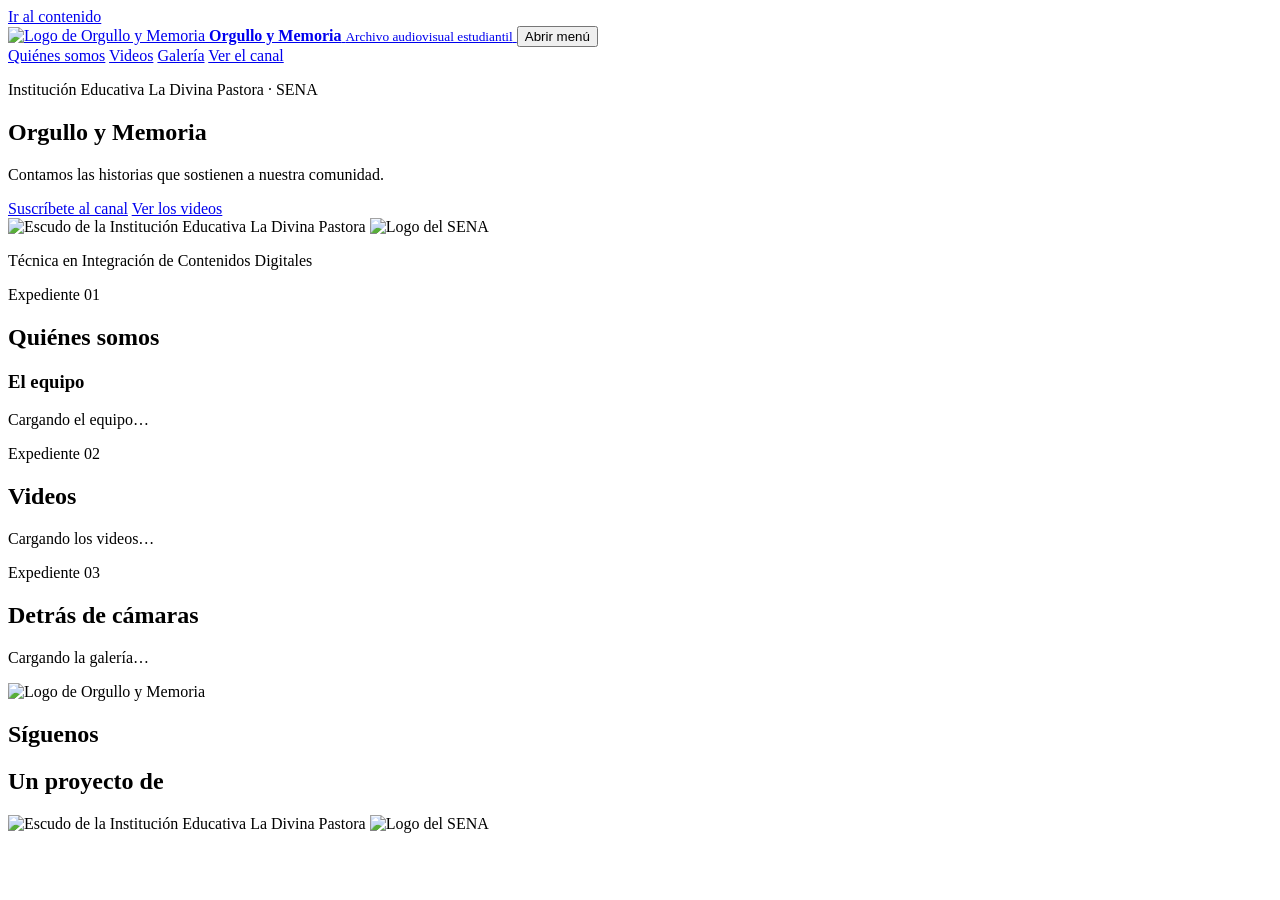
==== index.html @ 45c62fc3 "Add files via upload" ====
<!DOCTYPE html>
<html lang="es">
<head>
<meta charset="UTF-8">
<meta name="viewport" content="width=device-width, initial-scale=1">
<title>Orgullo y Memoria</title>
<meta name="description" content="Canal de YouTube Orgullo y Memoria. Proyecto de la Técnica en Integración de Contenidos Digitales, SENA — Institución Educativa La Divina Pastora.">
<link rel="preconnect" href="https://fonts.googleapis.com">
<link rel="preconnect" href="https://fonts.gstatic.com" crossorigin>
<link href="https://fonts.googleapis.com/css2?family=Archivo:wght@400;500;600;700&family=Archivo+Black&family=Source+Serif+4:opsz,wght@8..60,400;8..60,600&display=swap" rel="stylesheet">
<link rel="stylesheet" href="assets/css/estilos.css">
<link rel="icon" href="assets/img/logo-proyecto.svg" type="image/svg+xml">

<!-- Respaldos: solo se usan si el navegador no puede leer los .json
     (por ejemplo al abrir el index.html con doble clic). -->
<script src="secciones/configuracion/configuracion.respaldo.js"></script>
<script src="secciones/quienes-somos/quienes-somos.respaldo.js"></script>
<script src="secciones/videos/videos.respaldo.js"></script>
<script src="secciones/galeria/galeria.respaldo.js"></script>
</head>
<body>

<a class="salto-contenido" href="#contenido">Ir al contenido</a>

<header class="cabecera">
  <div class="cabecera__interior">
    <a class="marca" href="#inicio">
      <img class="marca__logo" src="assets/img/logo-proyecto.svg" alt="Logo de Orgullo y Memoria" id="logo-cabecera">
      <span class="marca__texto">
        <strong id="marca-nombre">Orgullo y Memoria</strong>
        <small id="marca-lema">Archivo audiovisual estudiantil</small>
      </span>
    </a>

    <button class="menu-boton" id="menu-boton" aria-expanded="false" aria-controls="menu">
      <span></span><span></span><span></span>
      <span class="visualmente-oculto">Abrir menú</span>
    </button>

    <nav class="menu" id="menu" aria-label="Secciones del sitio">
      <a href="#quienes-somos">Quiénes somos</a>
      <a href="#videos">Videos</a>
      <a href="#galeria">Galería</a>
      <a class="menu__cta" id="menu-canal" href="#" target="_blank" rel="noopener">Ver el canal</a>
    </nav>
  </div>
  <div class="tricolor" aria-hidden="true"></div>
</header>

<main id="contenido">

  <!-- ============ PORTADA ============ -->
  <section class="portada" id="inicio">
    <div class="portada__interior">
      <p class="etiqueta">Institución Educativa La Divina Pastora &middot; SENA</p>

      <h1 class="portada__titulo">
        <span class="portada__linea1">Orgullo</span>
        <span class="portada__conector">y</span>
        <span class="portada__linea2">Memoria</span>
      </h1>

      <div class="tricolor tricolor--ancho" aria-hidden="true"></div>

      <p class="portada__texto" id="portada-texto">
        Contamos las historias que sostienen a nuestra comunidad.
      </p>

      <div class="portada__acciones">
        <a class="boton boton--principal" id="portada-canal" href="#" target="_blank" rel="noopener">Suscríbete al canal</a>
        <a class="boton boton--secundario" href="#videos">Ver los videos</a>
      </div>

      <div class="portada__creditos">
        <img id="escudo-colegio" src="assets/img/escudo-colegio.svg" alt="Escudo de la Institución Educativa La Divina Pastora">
        <img id="logo-sena" src="assets/img/logo-sena.svg" alt="Logo del SENA">
        <p id="portada-ficha">Técnica en Integración de Contenidos Digitales</p>
      </div>
    </div>
  </section>

  <!-- ============ QUIÉNES SOMOS ============ -->
  <section class="seccion seccion--azul" id="quienes-somos">
    <div class="contenedor">
      <p class="etiqueta">Expediente 01</p>
      <h2 class="titulo-seccion">Quiénes somos</h2>
      <p class="entrada" id="quienes-intro"></p>

      <div class="proposito" id="proposito"></div>

      <h3 class="subtitulo">El equipo</h3>
      <div class="rejilla-equipo" id="rejilla-equipo">
        <p class="cargando">Cargando el equipo…</p>
      </div>
    </div>
  </section>

  <!-- ============ VIDEOS ============ -->
  <section class="seccion seccion--papel" id="videos">
    <div class="contenedor">
      <p class="etiqueta">Expediente 02</p>
      <h2 class="titulo-seccion">Videos</h2>
      <p class="entrada" id="videos-intro"></p>

      <div class="rejilla-videos" id="rejilla-videos">
        <p class="cargando">Cargando los videos…</p>
      </div>
    </div>
  </section>

  <!-- ============ GALERÍA ============ -->
  <section class="seccion seccion--noche" id="galeria">
    <div class="contenedor">
      <p class="etiqueta">Expediente 03</p>
      <h2 class="titulo-seccion">Detrás de cámaras</h2>
      <p class="entrada" id="galeria-intro"></p>

      <div class="rejilla-galeria" id="rejilla-galeria">
        <p class="cargando">Cargando la galería…</p>
      </div>
    </div>
  </section>

</main>

<!-- ============ PIE DE PÁGINA ============ -->
<footer class="pie">
  <div class="tricolor" aria-hidden="true"></div>
  <div class="contenedor pie__interior">

    <div class="pie__marca">
      <img id="logo-pie" src="assets/img/logo-proyecto.svg" alt="Logo de Orgullo y Memoria">
      <p id="pie-descripcion"></p>
    </div>

    <div class="pie__redes">
      <h2 class="pie__titulo">Síguenos</h2>
      <ul id="lista-redes" class="redes"></ul>
    </div>

    <div class="pie__institucional">
      <h2 class="pie__titulo">Un proyecto de</h2>
      <p id="pie-institucion"></p>
      <div class="pie__logos">
        <img id="escudo-colegio-pie" src="assets/img/escudo-colegio.svg" alt="Escudo de la Institución Educativa La Divina Pastora">
        <img id="logo-sena-pie" src="assets/img/logo-sena.svg" alt="Logo del SENA">
      </div>
    </div>

  </div>
  <p class="pie__legal" id="pie-legal"></p>
</footer>

<!-- Visor de fotos de la galería -->
<div class="visor" id="visor" role="dialog" aria-modal="true" aria-label="Foto ampliada" hidden>
  <button class="visor__cerrar" id="visor-cerrar" aria-label="Cerrar la foto">&times;</button>
  <button class="visor__flecha visor__flecha--previa" id="visor-previa" aria-label="Foto anterior">&#8249;</button>
  <figure class="visor__figura">
    <img id="visor-imagen" src="" alt="">
    <figcaption id="visor-pie"></figcaption>
  </figure>
  <button class="visor__flecha visor__flecha--siguiente" id="visor-siguiente" aria-label="Foto siguiente">&#8250;</button>
</div>

<script src="assets/js/app.js"></script>
</body>
</html>
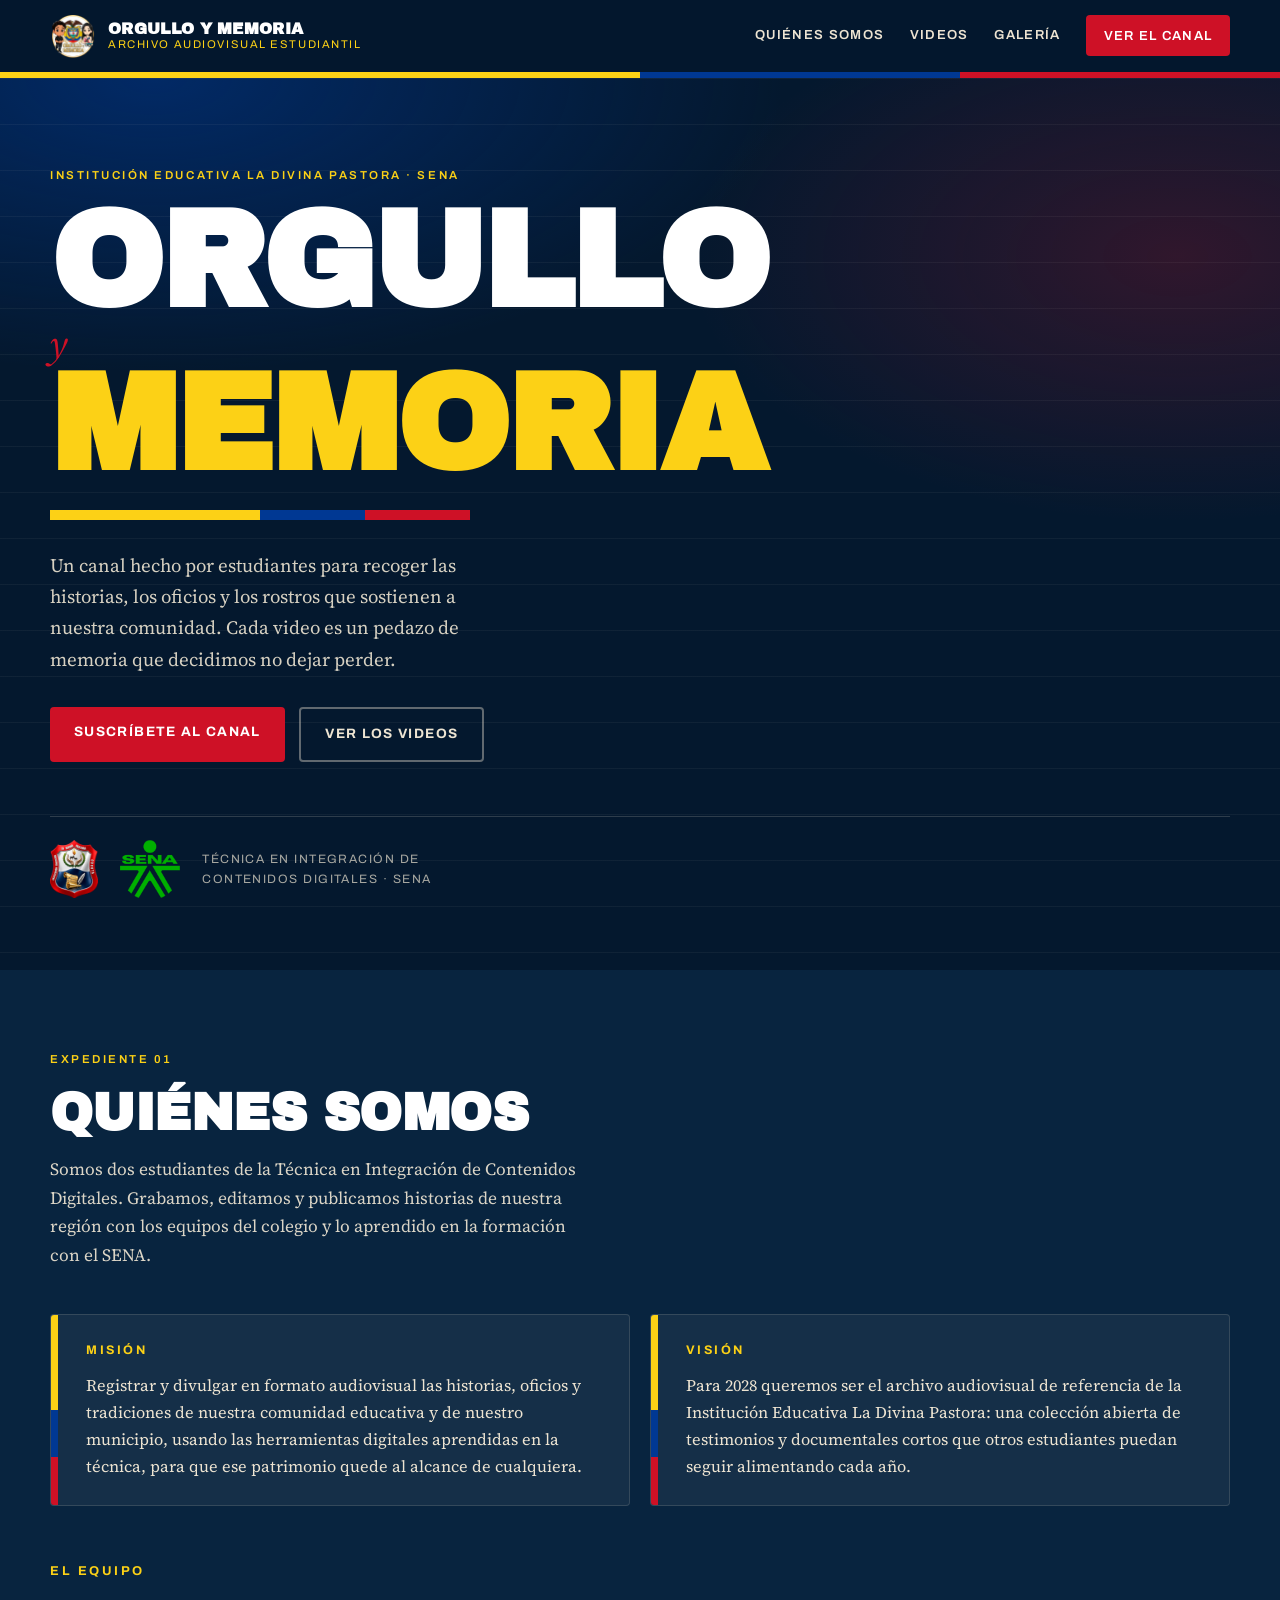
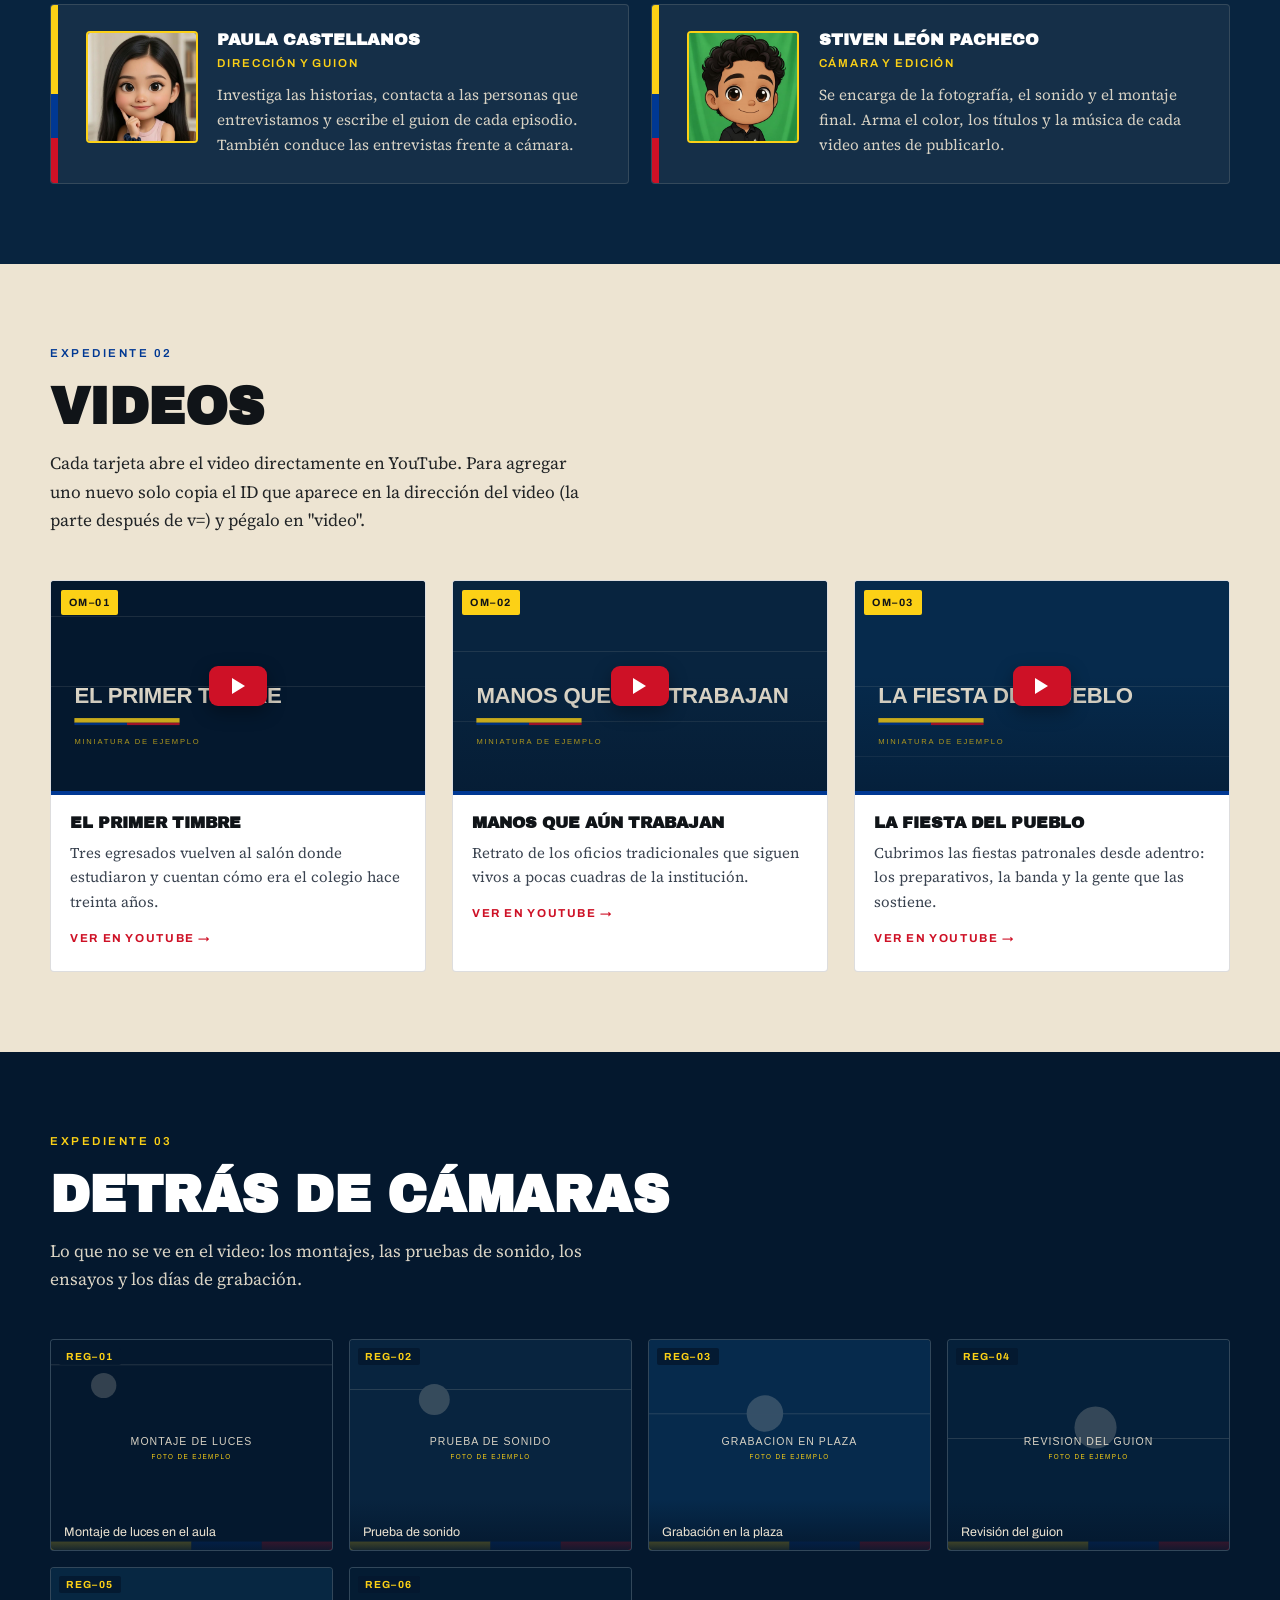
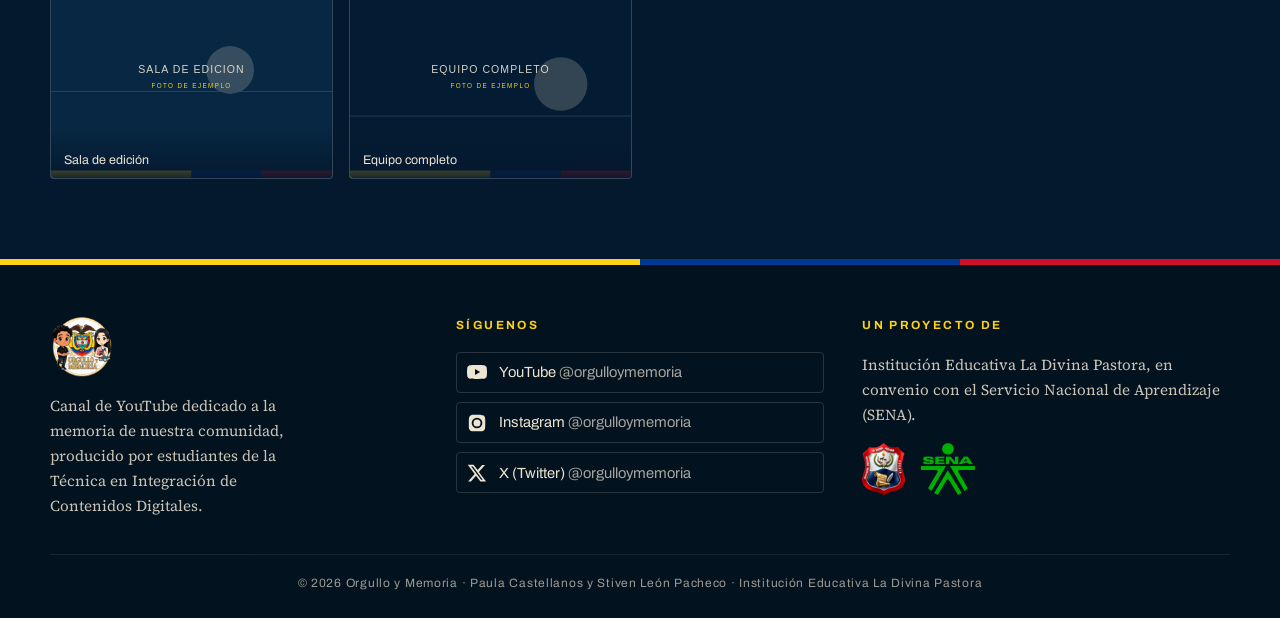
==== commit a2245c5b: "Agrega logos, escudo y fotos reales del equipo - Reemplaza los SVG de marcador por las imágenes real" ====
--- a/index.html
+++ b/index.html
@@ -9,7 +9,7 @@
 <link rel="preconnect" href="https://fonts.gstatic.com" crossorigin>
 <link href="https://fonts.googleapis.com/css2?family=Archivo:wght@400;500;600;700&family=Archivo+Black&family=Source+Serif+4:opsz,wght@8..60,400;8..60,600&display=swap" rel="stylesheet">
 <link rel="stylesheet" href="assets/css/estilos.css">
-<link rel="icon" href="assets/img/logo-proyecto.svg" type="image/svg+xml">
+<link rel="icon" href="assets/img/logo-proyecto.png" type="image/png">
 
 <!-- Respaldos: solo se usan si el navegador no puede leer los .json
      (por ejemplo al abrir el index.html con doble clic). -->
@@ -25,7 +25,7 @@
 <header class="cabecera">
   <div class="cabecera__interior">
     <a class="marca" href="#inicio">
-      <img class="marca__logo" src="assets/img/logo-proyecto.svg" alt="Logo de Orgullo y Memoria" id="logo-cabecera">
+      <img class="marca__logo" src="assets/img/logo-proyecto.png" alt="Logo de Orgullo y Memoria" id="logo-cabecera">
       <span class="marca__texto">
         <strong id="marca-nombre">Orgullo y Memoria</strong>
         <small id="marca-lema">Archivo audiovisual estudiantil</small>
@@ -72,8 +72,8 @@
       </div>
 
       <div class="portada__creditos">
-        <img id="escudo-colegio" src="assets/img/escudo-colegio.svg" alt="Escudo de la Institución Educativa La Divina Pastora">
-        <img id="logo-sena" src="assets/img/logo-sena.svg" alt="Logo del SENA">
+        <img id="escudo-colegio" src="assets/img/escudo-colegio.png" alt="Escudo de la Institución Educativa La Divina Pastora">
+        <img id="logo-sena" src="assets/img/logo-sena.png" alt="Logo del SENA">
         <p id="portada-ficha">Técnica en Integración de Contenidos Digitales</p>
       </div>
     </div>
@@ -129,7 +129,7 @@
   <div class="contenedor pie__interior">
 
     <div class="pie__marca">
-      <img id="logo-pie" src="assets/img/logo-proyecto.svg" alt="Logo de Orgullo y Memoria">
+      <img id="logo-pie" src="assets/img/logo-proyecto.png" alt="Logo de Orgullo y Memoria">
       <p id="pie-descripcion"></p>
     </div>
 
@@ -142,8 +142,8 @@
       <h2 class="pie__titulo">Un proyecto de</h2>
       <p id="pie-institucion"></p>
       <div class="pie__logos">
-        <img id="escudo-colegio-pie" src="assets/img/escudo-colegio.svg" alt="Escudo de la Institución Educativa La Divina Pastora">
-        <img id="logo-sena-pie" src="assets/img/logo-sena.svg" alt="Logo del SENA">
+        <img id="escudo-colegio-pie" src="assets/img/escudo-colegio.png" alt="Escudo de la Institución Educativa La Divina Pastora">
+        <img id="logo-sena-pie" src="assets/img/logo-sena.png" alt="Logo del SENA">
       </div>
     </div>
 
--- a/assets/css/estilos.css
+++ b/assets/css/estilos.css
@@ -0,0 +1,460 @@
+/* =========================================================
+   ORGULLO Y MEMORIA — hoja de estilos
+   Paleta tomada de la bandera de Colombia.
+   El "lomo tricolor" de las fichas respeta la proporción
+   real de la bandera: 1/2 amarillo, 1/4 azul, 1/4 rojo.
+   ========================================================= */
+
+:root{
+  --amarillo:#FCD116;
+  --azul:#003893;
+  --rojo:#CE1126;
+
+  --noche:#04182E;      /* azul llevado a fondo de archivo */
+  --noche-2:#08243F;
+  --papel:#EDE4D2;      /* papel de archivo */
+  --papel-2:#E3D8C0;
+  --tinta:#101418;
+  --blanco:#FFFFFF;
+
+  --display:'Archivo Black', system-ui, sans-serif;
+  --cuerpo:'Source Serif 4', Georgia, serif;
+  --util:'Archivo', system-ui, sans-serif;
+
+  --ancho:1180px;
+  --radio:4px;
+  --sombra:0 18px 40px rgba(4,24,46,.28);
+}
+
+*,*::before,*::after{box-sizing:border-box;}
+
+html{scroll-behavior:smooth;}
+
+body{
+  margin:0;
+  background:var(--noche);
+  color:var(--papel);
+  font-family:var(--cuerpo);
+  font-size:1.02rem;
+  line-height:1.65;
+  -webkit-font-smoothing:antialiased;
+}
+
+img{max-width:100%;display:block;}
+a{color:inherit;}
+
+:focus-visible{
+  outline:3px solid var(--amarillo);
+  outline-offset:3px;
+}
+
+.contenedor{
+  width:min(100% - 2.5rem, var(--ancho));
+  margin-inline:auto;
+}
+
+.visualmente-oculto{
+  position:absolute;width:1px;height:1px;overflow:hidden;
+  clip:rect(0 0 0 0);white-space:nowrap;
+}
+
+.salto-contenido{
+  position:absolute;left:-999px;top:0;z-index:100;
+  background:var(--amarillo);color:var(--tinta);
+  padding:.7rem 1.1rem;font-family:var(--util);font-weight:700;
+}
+.salto-contenido:focus{left:0;}
+
+/* ---------- Lomo tricolor (elemento firma) ---------- */
+.tricolor{
+  height:6px;
+  background:linear-gradient(to right,
+    var(--amarillo) 0 50%,
+    var(--azul) 50% 75%,
+    var(--rojo) 75% 100%);
+}
+.tricolor--ancho{
+  height:10px;
+  max-width:420px;
+  margin:1.6rem 0 1.9rem;
+}
+
+/* =========================================================
+   CABECERA
+   ========================================================= */
+.cabecera{
+  position:sticky;top:0;z-index:50;
+  background:rgba(4,24,46,.92);
+  backdrop-filter:blur(8px);
+}
+.cabecera__interior{
+  width:min(100% - 2.5rem, var(--ancho));
+  margin-inline:auto;
+  display:flex;align-items:center;justify-content:space-between;
+  gap:1rem;padding:.8rem 0;
+}
+.marca{display:flex;align-items:center;gap:.75rem;text-decoration:none;}
+.marca__logo{width:46px;height:46px;object-fit:contain;}
+.marca__texto{display:flex;flex-direction:column;line-height:1.15;}
+.marca__texto strong{
+  font-family:var(--display);font-size:.98rem;letter-spacing:.02em;
+  text-transform:uppercase;color:var(--blanco);
+}
+.marca__texto small{
+  font-family:var(--util);font-size:.7rem;letter-spacing:.14em;
+  text-transform:uppercase;color:var(--amarillo);
+}
+
+.menu{display:flex;align-items:center;gap:1.6rem;}
+.menu a{
+  font-family:var(--util);font-size:.82rem;font-weight:600;
+  letter-spacing:.1em;text-transform:uppercase;text-decoration:none;
+  color:var(--papel);padding:.35rem 0;border-bottom:2px solid transparent;
+}
+.menu a:hover{border-bottom-color:var(--amarillo);}
+.menu .menu__cta{
+  background:var(--rojo);color:var(--blanco);
+  padding:.6rem 1.1rem;border-bottom:none;border-radius:var(--radio);
+}
+.menu .menu__cta:hover{background:#a90d1e;border-bottom:none;}
+
+.menu-boton{
+  display:none;background:none;border:2px solid rgba(237,228,210,.35);
+  border-radius:var(--radio);padding:.55rem .6rem;cursor:pointer;
+}
+.menu-boton span:not(.visualmente-oculto){
+  display:block;width:22px;height:2px;background:var(--papel);margin:4px 0;
+}
+
+/* =========================================================
+   PORTADA
+   ========================================================= */
+.portada{
+  position:relative;
+  padding:5.5rem 0 4.5rem;
+  background:
+    radial-gradient(900px 420px at 12% 0%, rgba(0,56,147,.55), transparent 70%),
+    radial-gradient(700px 380px at 92% 20%, rgba(206,17,38,.22), transparent 70%),
+    var(--noche);
+  overflow:hidden;
+}
+.portada::after{
+  /* trama de archivo: líneas de contacto fotográfico */
+  content:"";position:absolute;inset:0;pointer-events:none;
+  background-image:repeating-linear-gradient(to bottom, rgba(237,228,210,.05) 0 1px, transparent 1px 46px);
+}
+.portada__interior{
+  position:relative;z-index:1;
+  width:min(100% - 2.5rem, var(--ancho));
+  margin-inline:auto;
+}
+
+.etiqueta{
+  font-family:var(--util);font-size:.72rem;font-weight:600;
+  letter-spacing:.22em;text-transform:uppercase;
+  color:var(--amarillo);margin:0 0 1.2rem;
+}
+
+.portada__titulo{
+  font-family:var(--display);
+  margin:0;
+  line-height:.86;
+  text-transform:uppercase;
+  color:var(--blanco);
+  font-size:clamp(3rem, 12vw, 8.5rem);
+  letter-spacing:-.02em;
+}
+.portada__linea1,.portada__linea2{display:block;}
+.portada__linea2{color:var(--amarillo);}
+.portada__conector{
+  display:block;font-family:var(--cuerpo);font-style:italic;
+  font-weight:400;text-transform:lowercase;
+  font-size:clamp(1.3rem,4vw,2.4rem);
+  color:var(--rojo);line-height:1;margin:.25rem 0;
+  letter-spacing:0;
+}
+
+.portada__texto{
+  max-width:46ch;font-size:1.18rem;color:rgba(237,228,210,.9);margin:0 0 2rem;
+}
+
+.portada__acciones{display:flex;flex-wrap:wrap;gap:.9rem;margin-bottom:3.4rem;}
+
+.boton{
+  display:inline-block;text-decoration:none;
+  font-family:var(--util);font-weight:700;font-size:.85rem;
+  letter-spacing:.1em;text-transform:uppercase;
+  padding:.9rem 1.5rem;border-radius:var(--radio);
+  transition:transform .18s ease, background .18s ease;
+}
+.boton:hover{transform:translateY(-2px);}
+.boton--principal{background:var(--rojo);color:var(--blanco);}
+.boton--principal:hover{background:#a90d1e;}
+.boton--secundario{
+  background:transparent;color:var(--papel);
+  border:2px solid rgba(237,228,210,.4);
+}
+.boton--secundario:hover{border-color:var(--amarillo);color:var(--amarillo);}
+
+.portada__creditos{
+  display:flex;align-items:center;gap:1.4rem;flex-wrap:wrap;
+  border-top:1px solid rgba(237,228,210,.18);padding-top:1.4rem;
+}
+.portada__creditos img{height:58px;width:auto;object-fit:contain;}
+.portada__creditos p{
+  font-family:var(--util);font-size:.76rem;letter-spacing:.12em;
+  text-transform:uppercase;color:rgba(237,228,210,.7);margin:0;max-width:34ch;
+}
+
+/* =========================================================
+   SECCIONES
+   ========================================================= */
+.seccion{padding:5rem 0;}
+.seccion--azul{background:var(--noche-2);}
+.seccion--noche{background:var(--noche);}
+.seccion--papel{background:var(--papel);color:var(--tinta);}
+.seccion--papel .etiqueta{color:var(--azul);}
+
+.titulo-seccion{
+  font-family:var(--display);text-transform:uppercase;
+  font-size:clamp(1.9rem,5vw,3.2rem);line-height:1;
+  margin:0 0 1rem;color:var(--blanco);letter-spacing:-.01em;
+}
+.seccion--papel .titulo-seccion{color:var(--tinta);}
+
+.entrada{max-width:60ch;font-size:1.08rem;margin:0 0 2.8rem;opacity:.92;}
+
+.subtitulo{
+  font-family:var(--util);font-size:.8rem;font-weight:700;
+  letter-spacing:.2em;text-transform:uppercase;
+  margin:3.4rem 0 1.4rem;color:var(--amarillo);
+}
+
+.cargando{
+  font-family:var(--util);font-size:.85rem;letter-spacing:.1em;
+  text-transform:uppercase;opacity:.6;
+}
+.aviso-error{
+  font-family:var(--util);font-size:.9rem;
+  border-left:4px solid var(--rojo);padding:.8rem 1rem;background:rgba(206,17,38,.12);
+}
+
+/* ---------- Ficha genérica con lomo tricolor ---------- */
+.ficha{
+  position:relative;
+  background:rgba(237,228,210,.06);
+  border:1px solid rgba(237,228,210,.14);
+  border-radius:var(--radio);
+  padding:1.6rem 1.6rem 1.6rem 2.2rem;
+  overflow:hidden;
+}
+.ficha::before{
+  content:"";position:absolute;left:0;top:0;bottom:0;width:7px;
+  background:linear-gradient(to bottom,
+    var(--amarillo) 0 50%,
+    var(--azul) 50% 75%,
+    var(--rojo) 75% 100%);
+}
+.seccion--papel .ficha{
+  background:var(--blanco);
+  border-color:rgba(16,20,24,.14);
+}
+
+/* ---------- Misión y visión ---------- */
+.proposito{display:grid;gap:1.2rem;grid-template-columns:repeat(auto-fit,minmax(280px,1fr));}
+.proposito h3{
+  font-family:var(--util);font-size:.78rem;font-weight:700;
+  letter-spacing:.2em;text-transform:uppercase;
+  color:var(--amarillo);margin:0 0 .7rem;
+}
+.proposito p{margin:0;}
+
+/* ---------- Equipo ---------- */
+.rejilla-equipo{display:grid;gap:1.4rem;grid-template-columns:repeat(auto-fit,minmax(290px,1fr));}
+.integrante{display:flex;gap:1.2rem;align-items:flex-start;}
+.integrante__foto{
+  width:112px;height:112px;flex:0 0 112px;
+  object-fit:cover;border-radius:var(--radio);
+  background:rgba(237,228,210,.12);
+  border:2px solid var(--amarillo);
+}
+.integrante__nombre{
+  font-family:var(--display);text-transform:uppercase;
+  font-size:1.02rem;margin:0 0 .25rem;color:var(--blanco);line-height:1.15;
+}
+.integrante__rol{
+  font-family:var(--util);font-size:.72rem;font-weight:600;
+  letter-spacing:.16em;text-transform:uppercase;
+  color:var(--amarillo);margin:0 0 .6rem;
+}
+.integrante__texto{margin:0;font-size:.95rem;opacity:.9;}
+
+/* ---------- Videos ---------- */
+.rejilla-videos{display:grid;gap:1.6rem;grid-template-columns:repeat(auto-fill,minmax(300px,1fr));}
+.video{
+  display:flex;flex-direction:column;text-decoration:none;color:inherit;
+  background:var(--blanco);border:1px solid rgba(16,20,24,.14);
+  border-radius:var(--radio);overflow:hidden;
+  transition:transform .2s ease, box-shadow .2s ease;
+}
+.video:hover{transform:translateY(-4px);box-shadow:var(--sombra);}
+.video__marco{position:relative;aspect-ratio:16/9;background:var(--noche-2);}
+.video__marco img{width:100%;height:100%;object-fit:cover;}
+.video__play{
+  position:absolute;inset:0;display:grid;place-items:center;
+  background:linear-gradient(to top, rgba(4,24,46,.55), transparent 55%);
+}
+.video__play span{
+  width:58px;height:40px;border-radius:9px;background:var(--rojo);
+  display:grid;place-items:center;box-shadow:0 6px 18px rgba(0,0,0,.35);
+}
+.video__play span::after{
+  content:"";border-style:solid;border-width:8px 0 8px 13px;
+  border-color:transparent transparent transparent #fff;
+}
+.video__codigo{
+  position:absolute;top:.6rem;left:.6rem;
+  font-family:var(--util);font-size:.66rem;font-weight:700;
+  letter-spacing:.14em;background:var(--amarillo);color:var(--tinta);
+  padding:.22rem .5rem;border-radius:2px;
+}
+.video__cuerpo{padding:1.1rem 1.2rem 1.3rem;border-top:4px solid var(--azul);}
+.video__titulo{
+  font-family:var(--display);font-size:1rem;line-height:1.25;
+  text-transform:uppercase;margin:0 0 .5rem;color:var(--tinta);
+}
+.video__texto{margin:0;font-size:.93rem;color:#3a4350;}
+.video__enlace{
+  display:inline-block;margin-top:.9rem;
+  font-family:var(--util);font-size:.72rem;font-weight:700;
+  letter-spacing:.14em;text-transform:uppercase;color:var(--rojo);
+}
+
+/* ---------- Galería ---------- */
+.rejilla-galeria{
+  display:grid;gap:1rem;
+  grid-template-columns:repeat(auto-fill,minmax(230px,1fr));
+}
+.foto{
+  position:relative;padding:0;cursor:pointer;
+  border:1px solid rgba(237,228,210,.18);
+  background:var(--noche-2);border-radius:var(--radio);overflow:hidden;
+  aspect-ratio:4/3;
+}
+.foto img{width:100%;height:100%;object-fit:cover;transition:transform .35s ease;}
+.foto:hover img{transform:scale(1.05);}
+.foto__pie{
+  position:absolute;left:0;right:0;bottom:0;
+  padding:1.6rem .8rem .7rem;text-align:left;
+  background:linear-gradient(to top, rgba(4,24,46,.92), transparent);
+  font-family:var(--util);font-size:.78rem;color:var(--papel);
+}
+.foto__codigo{
+  position:absolute;top:.5rem;left:.5rem;
+  font-family:var(--util);font-size:.64rem;font-weight:700;letter-spacing:.14em;
+  background:rgba(4,24,46,.85);color:var(--amarillo);
+  padding:.2rem .45rem;border-radius:2px;
+}
+
+/* ---------- Visor ---------- */
+.visor{
+  position:fixed;inset:0;z-index:90;
+  background:rgba(3,18,31,.985);
+  backdrop-filter:blur(6px);
+  display:flex;align-items:center;justify-content:center;gap:1rem;padding:1.5rem;
+}
+.visor[hidden]{display:none;}
+.visor__figura{margin:0;max-width:min(1000px,90vw);text-align:center;}
+.visor__figura img{
+  max-height:76vh;max-width:100%;width:auto;height:auto;margin-inline:auto;
+  border:3px solid var(--amarillo);border-radius:var(--radio);
+}
+.visor__figura figcaption{
+  font-family:var(--util);font-size:.85rem;letter-spacing:.06em;
+  color:var(--papel);margin-top:1rem;
+}
+.visor__cerrar{
+  position:absolute;top:1rem;right:1.2rem;
+  background:none;border:0;color:var(--papel);font-size:2.4rem;
+  line-height:1;cursor:pointer;
+}
+.visor__flecha{
+  background:none;border:0;color:var(--papel);
+  font-size:3rem;line-height:1;cursor:pointer;padding:.2rem .6rem;
+}
+.visor__flecha:hover,.visor__cerrar:hover{color:var(--amarillo);}
+
+/* =========================================================
+   PIE DE PÁGINA
+   ========================================================= */
+.pie{background:#03121F;padding-bottom:1.5rem;}
+.pie__interior{
+  display:grid;gap:2.4rem;padding:3.2rem 0 2.2rem;
+  grid-template-columns:repeat(auto-fit,minmax(240px,1fr));
+}
+.pie__marca img{width:64px;margin-bottom:1rem;}
+.pie__marca p{margin:0;font-size:.95rem;opacity:.85;max-width:34ch;}
+.pie__titulo{
+  font-family:var(--util);font-size:.74rem;font-weight:700;
+  letter-spacing:.2em;text-transform:uppercase;
+  color:var(--amarillo);margin:0 0 1rem;
+}
+.redes{list-style:none;margin:0;padding:0;display:flex;flex-direction:column;gap:.6rem;}
+.redes a{
+  display:flex;align-items:center;gap:.75rem;text-decoration:none;
+  font-family:var(--util);font-size:.92rem;
+  padding:.45rem .6rem;border-radius:var(--radio);
+  border:1px solid rgba(237,228,210,.16);
+  transition:background .18s ease,border-color .18s ease;
+}
+.redes a:hover{background:rgba(237,228,210,.08);border-color:var(--amarillo);}
+.redes svg{width:20px;height:20px;flex:0 0 20px;fill:currentColor;}
+.redes .arroba{opacity:.7;}
+.pie__institucional p{margin:0 0 1rem;font-size:.95rem;opacity:.85;}
+.pie__logos{display:flex;gap:1rem;align-items:center;}
+.pie__logos img{height:52px;width:auto;object-fit:contain;}
+.pie__legal{
+  width:min(100% - 2.5rem, var(--ancho));margin:0 auto;
+  border-top:1px solid rgba(237,228,210,.14);padding-top:1.2rem;
+  font-family:var(--util);font-size:.75rem;letter-spacing:.06em;
+  opacity:.65;text-align:center;
+}
+
+/* =========================================================
+   APARICIÓN AL DESPLAZAR
+   ========================================================= */
+/* Solo se ocultan si el JavaScript está activo: si algo falla,
+   el contenido siempre queda visible. */
+.js .aparece{opacity:0;transform:translateY(18px);transition:opacity .6s ease,transform .6s ease;}
+.js .aparece.visible{opacity:1;transform:none;}
+@media print{ .js .aparece{opacity:1;transform:none;} }
+
+/* =========================================================
+   MÓVIL
+   ========================================================= */
+@media (max-width:820px){
+  .menu-boton{display:block;}
+  .menu{
+    position:absolute;top:100%;left:0;right:0;
+    flex-direction:column;align-items:stretch;gap:0;
+    background:var(--noche-2);padding:.5rem 1.25rem 1.2rem;
+    border-bottom:4px solid var(--amarillo);
+    display:none;
+  }
+  .menu.abierto{display:flex;}
+  .menu a{padding:.85rem 0;border-bottom:1px solid rgba(237,228,210,.12);}
+  .menu .menu__cta{text-align:center;margin-top:.8rem;}
+  .seccion{padding:3.5rem 0;}
+  .portada{padding:3.5rem 0 3rem;}
+  .integrante{flex-direction:column;}
+  .visor__flecha{font-size:2.2rem;}
+}
+
+@media (prefers-reduced-motion:reduce){
+  html{scroll-behavior:auto;}
+  *,*::before,*::after{
+    animation-duration:.01ms !important;
+    transition-duration:.01ms !important;
+  }
+  .js .aparece{opacity:1;transform:none;}
+}
